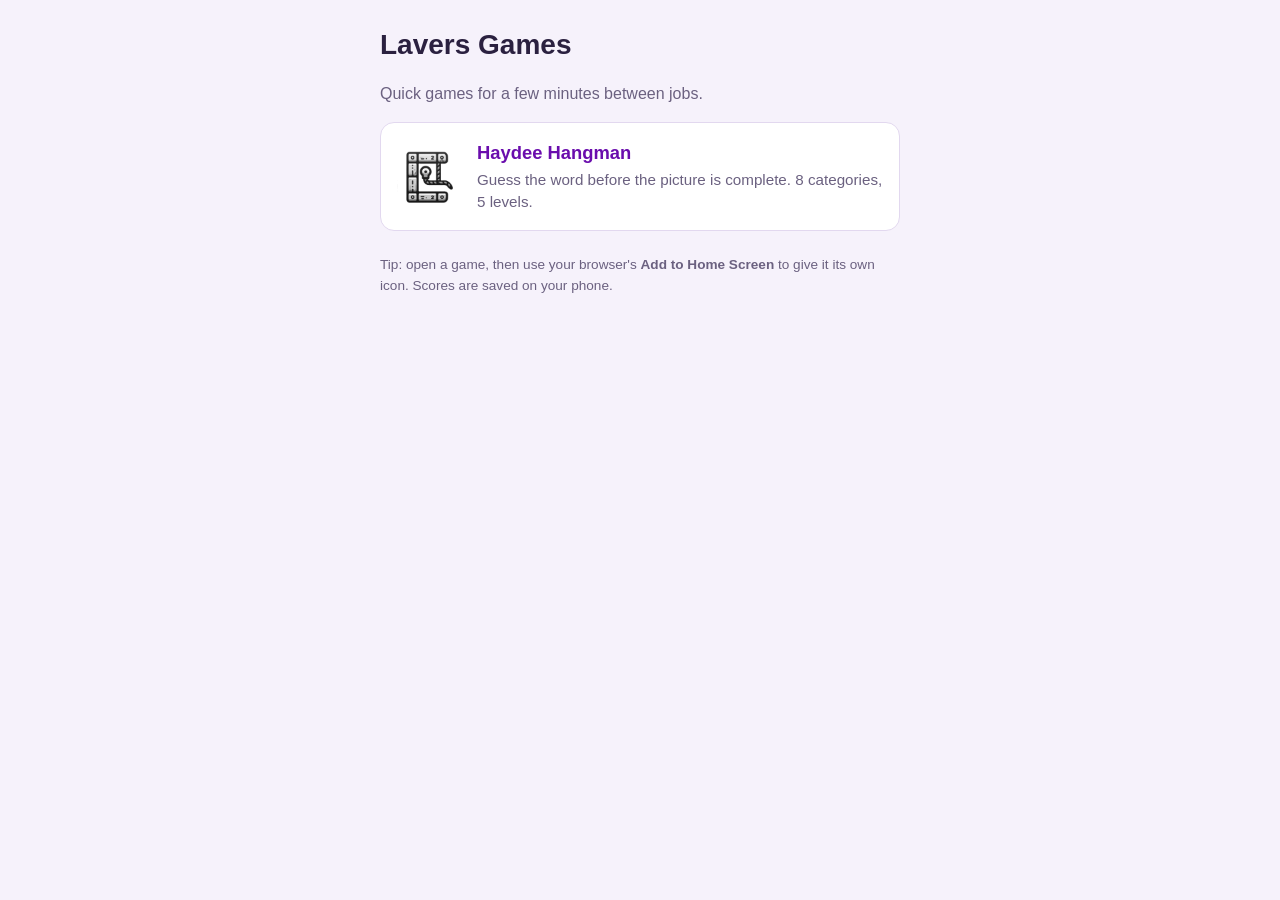
==== index.html @ 26c4b728 "init: Malavers.Play with Haydee Hangman Game moved from Malavers.Claude/play; full HTML page and web" ====
<!DOCTYPE html>
<html lang="en">
<head>
    <meta charset="UTF-8">
    <meta name="viewport" content="width=device-width, initial-scale=1.0">
    <title>Lavers Games</title>
    <link rel="icon" type="image/png" href="haydee-hangman/resources/icons/icon-96x96.png">
    <style>
        /* One column of game cards; tap a card to play. */
        :root {
            --bg: #f6f2fb;
            --card: #ffffff;
            --text: #2b2140;
            --muted: #6b6180;
            --accent: #6a0dad;
            --border: #e2d8ef;
            --font: "Segoe UI", -apple-system, BlinkMacSystemFont, Roboto, Arial, sans-serif;
        }
        @media (prefers-color-scheme: dark) {
            :root {
                --bg: #17121f;
                --card: #221a2e;
                --text: #efe8f8;
                --muted: #a99cbd;
                --accent: #c08bf0;
                --border: #352a45;
            }
        }
        * { box-sizing: border-box; }
        body {
            margin: 0;
            background: var(--bg);
            color: var(--text);
            font: 16px/1.5 var(--font);
            padding: 24px max(16px, env(safe-area-inset-right, 0px)) 40px max(16px, env(safe-area-inset-left, 0px));
        }
        main { max-width: 520px; margin: 0 auto; display: grid; gap: 16px; }
        h1 { margin: 0; font-size: 1.75rem; }
        .lede { margin: 0; color: var(--muted); }
        .game {
            display: grid;
            grid-template-columns: 64px 1fr;
            gap: 16px;
            align-items: center;
            padding: 16px;
            background: var(--card);
            border: 1px solid var(--border);
            border-radius: 14px;
            color: inherit;
            text-decoration: none;
        }
        .game:focus-visible { outline: 3px solid var(--accent); outline-offset: 2px; }
        .game img { width: 64px; height: 64px; border-radius: 14px; }
        .game h2 { margin: 0; font-size: 1.15rem; color: var(--accent); }
        .game p { margin: 2px 0 0; color: var(--muted); font-size: 0.95rem; }
        .tip { margin: 8px 0 0; color: var(--muted); font-size: 0.85rem; }
    </style>
</head>
<body>
    <main>
        <h1>Lavers Games</h1>
        <p class="lede">Quick games for a few minutes between jobs.</p>

        <a class="game" href="haydee-hangman/">
            <img src="haydee-hangman/resources/icons/icon-192x192.png" alt="">
            <div>
                <h2>Haydee Hangman</h2>
                <p>Guess the word before the picture is complete. 8 categories, 5 levels.</p>
            </div>
        </a>

        <p class="tip">Tip: open a game, then use your browser's <strong>Add to Home Screen</strong> to give it its own icon. Scores are saved on your phone.</p>
    </main>
</body>
</html>
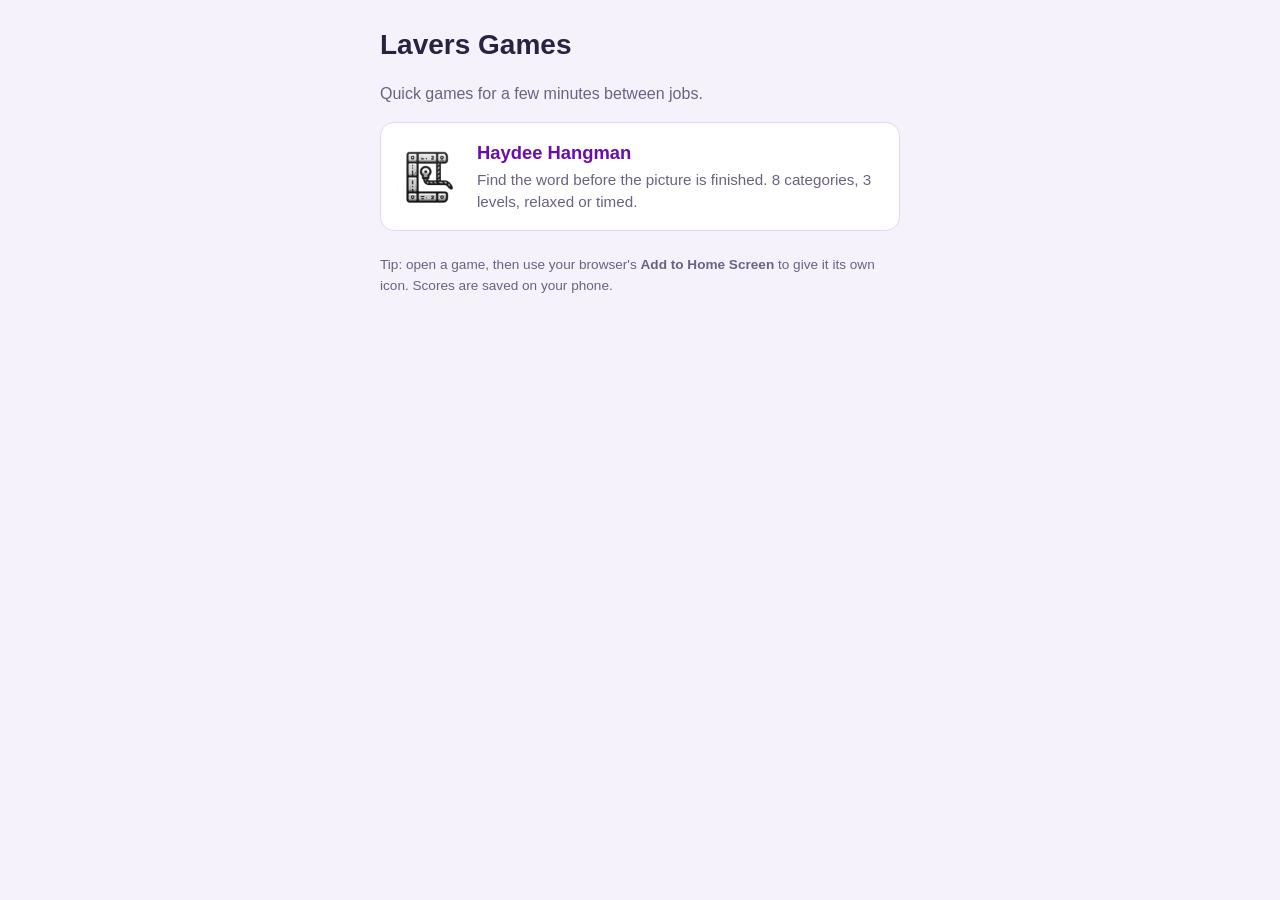
==== commit 9c723ff7: "feat(hangman): redesign UX, themes and scoring - One Play button, no duplicate nav; screens follow t" ====
--- a/index.html
+++ b/index.html
@@ -65,7 +65,7 @@
             <img src="haydee-hangman/resources/icons/icon-192x192.png" alt="">
             <div>
                 <h2>Haydee Hangman</h2>
-                <p>Guess the word before the picture is complete. 8 categories, 5 levels.</p>
+                <p>Find the word before the picture is finished. 8 categories, 3 levels, relaxed or timed.</p>
             </div>
         </a>
 
